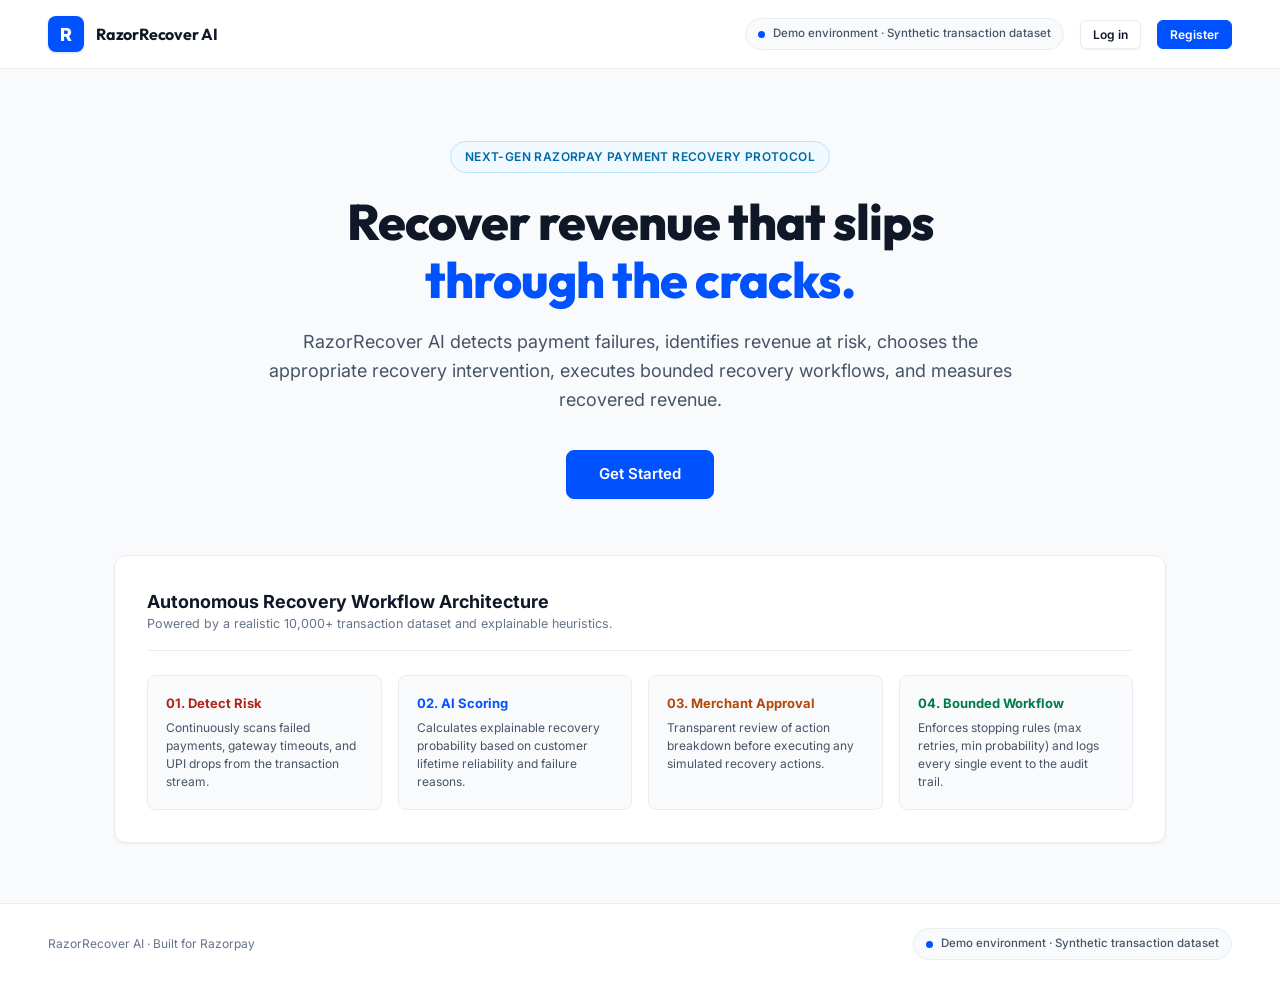
==== templates/index.html @ 75cb2519 "Initial project upload" ====
<!DOCTYPE html>
<html lang="en">

<head>
  <meta charset="UTF-8">
  <meta name="viewport" content="width=device-width, initial-scale=1.0">
  <title>RazorRecover AI — Autonomous Revenue Recovery Agent</title>
  <meta name="description"
    content="AI Revenue Recovery Agent for merchants: detect payment failures, choose bounded interventions, and salvage lost revenue. Built for Razorpay Buildathon.">
  <link rel="stylesheet" href="/static/css/style.css">
  <link rel="stylesheet" href="/static/css/dashboard.css">
</head>

<body>
  <!-- Navigation Bar -->
  <header
    style="padding: 16px 48px; display: flex; align-items: center; justify-content: space-between; border-bottom: 1px solid var(--border-subtle); background: #ffffff; position: sticky; top: 0; z-index: 100;">
    <div style="display: flex; align-items: center; gap: 12px;">
      <div class="brand-logo">R</div>
      <div class="brand-text">
        <span class="brand-name">RazorRecover AI</span>
      </div>
    </div>

    <div style="display: flex; align-items: center; gap: 16px;">
      <div class="demo-badge-banner">
        <span class="demo-badge-dot"></span>
        <span>Demo environment · Synthetic transaction dataset</span>
      </div>
      <a href="/login" class="btn btn-secondary btn-sm">Log in</a>
      <a href="/login" class="btn btn-primary btn-sm">Register</a>
    </div>
  </header>

  <!-- Hero Section -->
  <main style="padding: 72px 24px 60px; max-width: 1100px; margin: 0 auto; text-align: center;">
    <div class="badge badge-info" style="margin-bottom: 20px; padding: 6px 14px; font-size: 12px;">
      Next-Gen Razorpay Payment Recovery Protocol
    </div>

    <h1
      style="font-family: var(--font-heading); font-size: 50px; font-weight: 800; line-height: 1.15; color: var(--text-main); letter-spacing: -1px; margin-bottom: 20px;">
      Recover revenue that slips <br>
      <span style="color: var(--razorpay-blue);">
        through the cracks.
      </span>
    </h1>

    <p style="font-size: 18px; color: var(--text-muted); max-width: 760px; margin: 0 auto 36px; line-height: 1.6;">
      RazorRecover AI detects payment failures, identifies revenue at risk, chooses the appropriate recovery
      intervention, executes bounded recovery workflows, and measures recovered revenue.
    </p>

    <!-- CTAs -->
    <div style="display: flex; justify-content: center; gap: 16px; margin-bottom: 56px;">
      <a href="/login" class="btn btn-primary btn-lg" style="font-size: 15px; padding: 14px 32px;">
        Get Started
      </a>
    </div>

    <!-- Product Workflow Visual Preview -->
    <div class="card"
      style="background: #ffffff; border: 1px solid var(--border-subtle); padding: 32px; text-align: left; box-shadow: var(--shadow-sm);">
      <div
        style="display: flex; justify-content: space-between; align-items: center; margin-bottom: 24px; padding-bottom: 16px; border-bottom: 1px solid var(--border-subtle);">
        <div>
          <h2 style="font-size: 18px; font-weight: 700; color: var(--text-main);">Autonomous Recovery Workflow Architecture</h2>
          <p style="font-size: 12.5px; color: var(--text-dim);">Powered by a realistic 10,000+ transaction dataset and
            explainable heuristics.</p>
        </div>
      </div>

      <div style="display: grid; grid-template-columns: repeat(auto-fit, minmax(200px, 1fr)); gap: 16px;">
        <div
          style="background: #f8fafc; padding: 18px; border-radius: var(--radius-md); border: 1px solid var(--border-subtle);">
          <div style="color: var(--danger); font-weight: 700; font-size: 13px; margin-bottom: 6px;">01. Detect Risk</div>
          <p style="font-size: 12px; color: var(--text-muted); line-height: 1.5;">Continuously scans failed payments, gateway timeouts, and UPI
            drops from the transaction stream.</p>
        </div>

        <div
          style="background: #f8fafc; padding: 18px; border-radius: var(--radius-md); border: 1px solid var(--border-subtle);">
          <div style="color: var(--razorpay-blue); font-weight: 700; font-size: 13px; margin-bottom: 6px;">02. AI Scoring</div>
          <p style="font-size: 12px; color: var(--text-muted); line-height: 1.5;">Calculates explainable recovery probability based on customer
            lifetime reliability and failure reasons.</p>
        </div>

        <div
          style="background: #f8fafc; padding: 18px; border-radius: var(--radius-md); border: 1px solid var(--border-subtle);">
          <div style="color: var(--warning); font-weight: 700; font-size: 13px; margin-bottom: 6px;">03. Merchant Approval
          </div>
          <p style="font-size: 12px; color: var(--text-muted); line-height: 1.5;">Transparent review of action breakdown before executing any
            simulated recovery actions.</p>
        </div>

        <div
          style="background: #f8fafc; padding: 18px; border-radius: var(--radius-md); border: 1px solid var(--border-subtle);">
          <div style="color: var(--success); font-weight: 700; font-size: 13px; margin-bottom: 6px;">04. Bounded Workflow</div>
          <p style="font-size: 12px; color: var(--text-muted); line-height: 1.5;">Enforces stopping rules (max retries, min probability) and logs
            every single event to the audit trail.</p>
        </div>
      </div>
    </div>
  </main>

  <!-- How It Works Modal -->
  <div class="modal-overlay" id="how-it-works-modal">
    <div class="modal-content" style="max-width: 680px; padding: 32px;">
      <div style="display: flex; justify-content: space-between; align-items: center; margin-bottom: 20px;">
        <h3 style="font-family: var(--font-heading); font-size: 20px; color: var(--text-main);">How RazorRecover AI Works</h3>
        <button class="btn btn-secondary btn-sm" id="btn-close-how-modal">✕</button>
      </div>

      <div
        style="display: flex; flex-direction: column; gap: 16px; font-size: 13.5px; color: var(--text-muted); line-height: 1.6;">
        <p>
          <strong>1. 10,000+ Synthetic Merchant Dataset:</strong> A Supabase PostgreSQL database initializes
          automatically with realistic customer histories across UPI, Cards, Net Banking, and Wallets.
        </p>
        <p>
          <strong>2. Dynamic Calculations:</strong> All metrics—including Potential Loss, Recovered Revenue, and
          Recovery Rate—are calculated live from the database via SQL queries.
        </p>
        <p>
          <strong>3. Explainable AI Scoring:</strong> Diagnoses failure reasons and customer loyalty to assign high,
          medium, or low recovery probabilities with human-readable rationale.
        </p>
        <p>
          <strong>4. Stopping Rules & Guardrails:</strong> Halts recovery workflows after 3 attempts or when probability
          is under 25% to protect customer experience.
        </p>
        <p>
          <strong>5. Verified Audit Trail:</strong> Every single AI decision, merchant approval, and transaction update
          is logged with exact timestamps.
        </p>
      </div>

      <div style="margin-top: 24px; text-align: right;">
        <a href="/login" class="btn btn-primary">Launch Merchant App →</a>
      </div>
    </div>
  </div>

  <!-- Footer -->
  <footer
    style="padding: 24px 48px; border-top: 1px solid var(--border-subtle); background: #ffffff; display: flex; justify-content: space-between; align-items: center; font-size: 12px; color: var(--text-dim);">
    <div>RazorRecover AI · Built for Razorpay</div>
    <div class="demo-badge-banner">
      <span class="demo-badge-dot"></span>
      <span>Demo environment · Synthetic transaction dataset</span>
    </div>
  </footer>

  <script src="/static/js/api.js"></script>
  <script src="/static/js/landing.js"></script>
</body>

</html>
---- static/css/style.css ----
/* ==========================================================================
   RazorRecover AI - Design System & Global Styles (Modern Fintech Light Theme)
   ========================================================================== */

@import url('https://fonts.googleapis.com/css2?family=Inter:wght@300;400;500;600;700;800&family=Outfit:wght@500;600;700;800&family=JetBrains+Mono:wght@400;500;600&display=swap');

:root {
  /* Color Palette - Clean Modern Fintech Light Theme */
  --bg-dark: #f8fafc;
  --bg-surface: #ffffff;
  --bg-card: #ffffff;
  --bg-card-hover: #f8fafc;
  --bg-input: #ffffff;
  --border-subtle: #eaecf0;
  --border-focus: #0052ff;

  /* Accents */
  --razorpay-blue: #0052ff;
  --razorpay-blue-hover: #0045d8;
  --accent-cyan: #0284c7;
  --accent-purple: #7c3aed;
  
  /* Status Colors */
  --success: #027a48;
  --success-bg: #ecfdf3;
  --success-border: #abefc6;
  
  --warning: #b54708;
  --warning-bg: #fffaeb;
  --warning-border: #fedf89;
  
  --danger: #b42318;
  --danger-bg: #fef3f2;
  --danger-border: #fecdca;

  --info: #026aa2;
  --info-bg: #f0f9ff;
  --info-border: #b9e6fe;

  /* Typography */
  --text-main: #101828;
  --text-muted: #475467;
  --text-dim: #64748b;

  --font-sans: 'Inter', -apple-system, BlinkMacSystemFont, 'Segoe UI', Roboto, sans-serif;
  --font-heading: 'Outfit', var(--font-sans);
  --font-mono: 'JetBrains Mono', monospace;

  /* Shadows - Minimal Soft Elevation */
  --shadow-sm: 0 1px 2px rgba(16, 24, 40, 0.05);
  --shadow-md: 0 4px 6px -2px rgba(16, 24, 40, 0.05), 0 10px 15px -3px rgba(16, 24, 40, 0.08);
  --shadow-lg: 0 10px 15px -3px rgba(16, 24, 40, 0.08), 0 20px 25px -5px rgba(16, 24, 40, 0.08);
  --shadow-glow: 0 0 0 3px rgba(0, 82, 255, 0.12);
  --shadow-success-glow: 0 0 0 3px rgba(2, 122, 72, 0.12);
  --shadow-danger-glow: 0 0 0 3px rgba(180, 35, 24, 0.12);

  --radius-sm: 6px;
  --radius-md: 8px;
  --radius-lg: 12px;
  --radius-full: 9999px;

  --transition: all 0.2s cubic-bezier(0.16, 1, 0.3, 1);
}

* {
  box-sizing: border-box;
  margin: 0;
  padding: 0;
}

html, body {
  background-color: var(--bg-dark);
  color: var(--text-main);
  font-family: var(--font-sans);
  font-size: 14px;
  line-height: 1.5;
  min-height: 100vh;
  -webkit-font-smoothing: antialiased;
}

a {
  color: var(--razorpay-blue);
  text-decoration: none;
  transition: var(--transition);
}

a:hover {
  color: var(--razorpay-blue-hover);
}

button {
  font-family: var(--font-sans);
  cursor: pointer;
  border: none;
  outline: none;
  transition: var(--transition);
}

/* ==================== BUTTONS ==================== */
.btn {
  display: inline-flex;
  align-items: center;
  justify-content: center;
  gap: 8px;
  padding: 9px 16px;
  font-size: 13.5px;
  font-weight: 600;
  border-radius: var(--radius-md);
  transition: var(--transition);
  line-height: 1.25;
}

.btn-primary {
  background: var(--razorpay-blue);
  color: #ffffff;
  border: 1px solid var(--razorpay-blue);
  box-shadow: 0 1px 2px rgba(16, 24, 40, 0.05);
}

.btn-primary:hover {
  background: var(--razorpay-blue-hover);
  border-color: var(--razorpay-blue-hover);
  transform: translateY(-1px);
  box-shadow: 0 4px 8px rgba(0, 82, 255, 0.15);
}

.btn-primary:active {
  transform: translateY(0);
}

.btn-accent {
  background: var(--success);
  color: #ffffff;
  border: 1px solid var(--success);
  box-shadow: 0 1px 2px rgba(16, 24, 40, 0.05);
}

.btn-accent:hover {
  background: #05603a;
  border-color: #05603a;
  transform: translateY(-1px);
}

.btn-secondary {
  background: #ffffff;
  color: var(--text-main);
  border: 1px solid var(--border-subtle);
  box-shadow: 0 1px 2px rgba(16, 24, 40, 0.05);
}

.btn-secondary:hover {
  background: #f8fafc;
  border-color: #d0d5dd;
  color: #101828;
}

.btn-danger {
  background: var(--danger-bg);
  color: var(--danger);
  border: 1px solid var(--danger-border);
}

.btn-danger:hover {
  background: #fee4e2;
}

.btn-sm {
  padding: 6px 12px;
  font-size: 12px;
  border-radius: var(--radius-sm);
}

.btn-lg {
  padding: 12px 24px;
  font-size: 15px;
  border-radius: var(--radius-md);
}

/* ==================== BADGES & TAGS ==================== */
.badge {
  display: inline-flex;
  align-items: center;
  gap: 5px;
  padding: 3px 9px;
  font-size: 11px;
  font-weight: 600;
  border-radius: var(--radius-full);
  text-transform: uppercase;
  letter-spacing: 0.4px;
}

.badge-success {
  background: var(--success-bg);
  color: var(--success);
  border: 1px solid var(--success-border);
}

.badge-warning {
  background: var(--warning-bg);
  color: var(--warning);
  border: 1px solid var(--warning-border);
}

.badge-danger {
  background: var(--danger-bg);
  color: var(--danger);
  border: 1px solid var(--danger-border);
}

.badge-info {
  background: var(--info-bg);
  color: var(--info);
  border: 1px solid var(--info-border);
}

.badge-neutral {
  background: #f2f4f7;
  color: var(--text-muted);
  border: 1px solid var(--border-subtle);
}

/* ==================== FORMS & INPUTS ==================== */
.form-group {
  margin-bottom: 16px;
}

.form-label {
  display: block;
  font-size: 12.5px;
  font-weight: 600;
  color: var(--text-main);
  margin-bottom: 6px;
}

.form-control {
  width: 100%;
  background: var(--bg-input);
  border: 1px solid var(--border-subtle);
  color: var(--text-main);
  padding: 9px 12px;
  font-size: 13.5px;
  font-family: var(--font-sans);
  border-radius: var(--radius-md);
  transition: var(--transition);
  box-shadow: 0 1px 2px rgba(16, 24, 40, 0.05);
}

.form-control:focus {
  outline: none;
  border-color: var(--razorpay-blue);
  box-shadow: 0 0 0 3px rgba(0, 82, 255, 0.12);
}

.form-control::placeholder {
  color: #98a2b3;
}

/* ==================== CARDS ==================== */
.card {
  background: var(--bg-card);
  border: 1px solid var(--border-subtle);
  border-radius: var(--radius-lg);
  padding: 22px;
  box-shadow: var(--shadow-sm);
  transition: var(--transition);
}

.card:hover {
  border-color: #d0d5dd;
}

/* ==================== MODALS & OVERLAYS ==================== */
.modal-overlay {
  position: fixed;
  inset: 0;
  background: rgba(16, 24, 40, 0.45);
  backdrop-filter: blur(2px);
  display: flex;
  align-items: center;
  justify-content: center;
  z-index: 1000;
  opacity: 0;
  pointer-events: none;
  transition: opacity 0.2s ease;
}

.modal-overlay.active {
  opacity: 1;
  pointer-events: auto;
}

.modal-content {
  background: #ffffff;
  border: 1px solid var(--border-subtle);
  border-radius: var(--radius-lg);
  width: 92%;
  max-width: 820px;
  max-height: 90vh;
  overflow-y: auto;
  box-shadow: var(--shadow-lg);
  color: var(--text-main);
  transform: scale(0.98) translateY(8px);
  transition: transform 0.2s cubic-bezier(0.16, 1, 0.3, 1);
}

.modal-overlay.active .modal-content {
  transform: scale(1) translateY(0);
}

/* ==================== TABLES ==================== */
.table-container {
  width: 100%;
  overflow-x: auto;
  border: 1px solid var(--border-subtle);
  border-radius: var(--radius-md);
  background: var(--bg-surface);
  box-shadow: var(--shadow-sm);
}

table.data-table {
  width: 100%;
  border-collapse: collapse;
  text-align: left;
  font-size: 13px;
}

table.data-table th {
  background: #f9fafb;
  color: var(--text-muted);
  font-weight: 600;
  font-size: 11.5px;
  text-transform: uppercase;
  letter-spacing: 0.5px;
  padding: 12px 16px;
  border-bottom: 1px solid var(--border-subtle);
  white-space: nowrap;
  user-select: none;
}

table.data-table th.sortable {
  cursor: pointer;
}

table.data-table th.sortable:hover {
  color: var(--text-main);
  background: #f2f4f7;
}

table.data-table td {
  padding: 13px 16px;
  border-bottom: 1px solid #f2f4f7;
  color: var(--text-main);
  white-space: nowrap;
  background: #ffffff;
}

table.data-table tr:last-child td {
  border-bottom: none;
}

table.data-table tr:hover td {
  background: #f8fafc;
}

/* ==================== DEMO BADGE ==================== */
.demo-badge-banner {
  display: inline-flex;
  align-items: center;
  gap: 8px;
  padding: 6px 12px;
  background: #f8fafc;
  border: 1px solid var(--border-subtle);
  border-radius: var(--radius-full);
  font-size: 11.5px;
  color: var(--text-muted);
  font-weight: 500;
}

.demo-badge-dot {
  width: 7px;
  height: 7px;
  background-color: var(--razorpay-blue);
  border-radius: 50%;
}
---- static/css/dashboard.css ----
/* ==========================================================================
   RazorRecover AI - Application & Dashboard Specific Styles (Modern Fintech Light Theme)
   ========================================================================== */

/* Layout Shell */
.app-container {
  display: flex;
  min-height: 100vh;
  background-color: var(--bg-dark);
}

/* Sidebar */
.sidebar {
  width: 260px;
  background: #ffffff;
  border-right: 1px solid var(--border-subtle);
  display: flex;
  flex-direction: column;
  flex-shrink: 0;
  position: sticky;
  top: 0;
  height: 100vh;
  z-index: 100;
}

.sidebar-header {
  padding: 22px 20px;
  display: flex;
  align-items: center;
  gap: 12px;
  border-bottom: 1px solid var(--border-subtle);
}

.brand-logo {
  width: 36px;
  height: 36px;
  background: var(--razorpay-blue);
  border-radius: 8px;
  display: flex;
  align-items: center;
  justify-content: center;
  color: #ffffff;
  font-weight: 800;
  font-size: 18px;
  box-shadow: 0 1px 3px rgba(0, 82, 255, 0.2);
}

.brand-text {
  display: flex;
  flex-direction: column;
}

.brand-name {
  font-family: var(--font-heading);
  font-size: 16px;
  font-weight: 700;
  color: var(--text-main);
  letter-spacing: -0.2px;
}

.brand-tag {
  font-size: 10.5px;
  color: var(--razorpay-blue);
  font-weight: 600;
  text-transform: uppercase;
  letter-spacing: 0.5px;
}

/* Navigation Links */
.sidebar-nav {
  padding: 18px 12px;
  flex: 1;
  display: flex;
  flex-direction: column;
  gap: 4px;
  overflow-y: auto;
}

.nav-item {
  display: flex;
  align-items: center;
  gap: 12px;
  padding: 10px 14px;
  border-radius: var(--radius-md);
  color: var(--text-muted);
  font-weight: 500;
  font-size: 13.5px;
  cursor: pointer;
  transition: var(--transition);
  user-select: none;
  border: 1px solid transparent;
}

.nav-item:hover {
  background: #f8fafc;
  color: var(--text-main);
}

.nav-item.active {
  background: #f0f5ff;
  color: var(--razorpay-blue);
  font-weight: 600;
  border: 1px solid #d1e0ff;
}

.nav-icon {
  width: 18px;
  height: 18px;
  stroke-width: 2;
  display: flex;
  align-items: center;
  justify-content: center;
}

/* Sidebar Footer */
.sidebar-footer {
  padding: 16px 14px;
  border-top: 1px solid var(--border-subtle);
  display: flex;
  flex-direction: column;
  gap: 12px;
  background: #ffffff;
}

.user-profile-badge {
  display: flex;
  align-items: center;
  gap: 10px;
  padding: 10px;
  border-radius: var(--radius-md);
  background: #f8fafc;
  border: 1px solid var(--border-subtle);
}

.user-avatar {
  width: 32px;
  height: 32px;
  border-radius: 50%;
  background: #e0eaff;
  color: var(--razorpay-blue);
  display: flex;
  align-items: center;
  justify-content: center;
  font-weight: 700;
  font-size: 12px;
}

.user-info {
  flex: 1;
  overflow: hidden;
}

.user-name {
  font-size: 12.5px;
  font-weight: 600;
  color: var(--text-main);
  white-space: nowrap;
  text-overflow: ellipsis;
  overflow: hidden;
}

.user-role {
  font-size: 10.5px;
  color: var(--text-dim);
}

.btn-logout {
  width: 100%;
  display: flex;
  align-items: center;
  justify-content: center;
  gap: 8px;
  padding: 8px;
  background: #ffffff;
  color: var(--danger);
  border: 1px solid var(--danger-border);
  border-radius: var(--radius-sm);
  font-size: 12px;
  font-weight: 600;
}

.btn-logout:hover {
  background: var(--danger-bg);
  border-color: #fecdca;
}

/* Main Content Area */
.main-wrapper {
  flex: 1;
  display: flex;
  flex-direction: column;
  min-width: 0;
  overflow-y: auto;
  background: var(--bg-dark);
}

/* Header */
.top-header {
  height: 64px;
  background: #ffffff;
  border-bottom: 1px solid var(--border-subtle);
  display: flex;
  align-items: center;
  justify-content: space-between;
  padding: 0 32px;
  position: sticky;
  top: 0;
  z-index: 90;
}

.header-left {
  display: flex;
  align-items: center;
  gap: 16px;
}

.page-title {
  font-family: var(--font-heading);
  font-size: 20px;
  font-weight: 700;
  color: var(--text-main);
}

.header-right {
  display: flex;
  align-items: center;
  gap: 14px;
}

/* Content Container */
.content-body {
  padding: 28px 32px;
  max-width: 1400px;
  width: 100%;
  margin: 0 auto;
}

/* ==================== RISK ZONE BANNER ==================== */
.risk-zone-card {
  border-radius: var(--radius-lg);
  padding: 22px 26px;
  margin-bottom: 24px;
  display: flex;
  align-items: center;
  justify-content: space-between;
  gap: 24px;
  position: relative;
  overflow: hidden;
  box-shadow: var(--shadow-sm);
  transition: var(--transition);
}

.risk-zone-card.high {
  background: #fef3f2;
  border: 1px solid #fecdca;
}

.risk-zone-card.medium {
  background: #fffaeb;
  border: 1px solid #fedf89;
}

.risk-zone-card.safe {
  background: #ecfdf3;
  border: 1px solid #abefc6;
}

.risk-zone-content {
  display: flex;
  flex-direction: column;
  gap: 6px;
}

.risk-tag-row {
  display: flex;
  align-items: center;
  gap: 10px;
}

.risk-pulse-dot {
  width: 9px;
  height: 9px;
  border-radius: 50%;
}

.risk-zone-card.high .risk-pulse-dot {
  background-color: var(--danger);
}

.risk-zone-card.medium .risk-pulse-dot {
  background-color: var(--warning);
}

.risk-zone-card.safe .risk-pulse-dot {
  background-color: var(--success);
}

.risk-zone-card.high .risk-title {
  color: var(--danger);
}

.risk-zone-card.medium .risk-title {
  color: var(--warning);
}

.risk-zone-card.safe .risk-title {
  color: var(--success);
}

.risk-title {
  font-family: var(--font-heading);
  font-size: 18px;
  font-weight: 800;
  letter-spacing: 0.3px;
}

.risk-desc {
  font-size: 13.5px;
  color: var(--text-muted);
  max-width: 650px;
}

/* ==================== MAIN CTA: START RECOVERY ==================== */
.btn-start-recovery {
  display: inline-flex;
  align-items: center;
  gap: 10px;
  padding: 12px 24px;
  font-family: var(--font-heading);
  font-size: 15px;
  font-weight: 700;
  color: #ffffff;
  background: var(--razorpay-blue);
  border-radius: var(--radius-md);
  border: 1px solid var(--razorpay-blue);
  box-shadow: 0 1px 3px rgba(16, 24, 40, 0.1);
  position: relative;
  transition: var(--transition);
  white-space: nowrap;
}

.btn-start-recovery:hover {
  background: var(--razorpay-blue-hover);
  border-color: var(--razorpay-blue-hover);
  transform: translateY(-1px);
  box-shadow: 0 4px 8px rgba(0, 82, 255, 0.2);
}

/* ==================== STATS KPI GRID ==================== */
.kpi-grid {
  display: grid;
  grid-template-columns: repeat(auto-fit, minmax(200px, 1fr));
  gap: 16px;
  margin-bottom: 24px;
}

.kpi-card {
  background: #ffffff;
  border: 1px solid var(--border-subtle);
  border-radius: var(--radius-lg);
  padding: 18px 20px;
  display: flex;
  flex-direction: column;
  gap: 6px;
  transition: var(--transition);
  position: relative;
  overflow: hidden;
  box-shadow: var(--shadow-sm);
}

.kpi-card:hover {
  border-color: #d0d5dd;
  box-shadow: var(--shadow-md);
}

.kpi-card::before {
  content: '';
  position: absolute;
  top: 0;
  left: 0;
  right: 0;
  height: 3px;
  background: transparent;
}

.kpi-card.accent-loss::before { background: var(--danger); }
.kpi-card.accent-recoverable::before { background: var(--razorpay-blue); }
.kpi-card.accent-recovered::before { background: var(--success); }
.kpi-card.accent-rate::before { background: var(--accent-purple); }

.kpi-label {
  font-size: 12px;
  font-weight: 600;
  color: var(--text-muted);
  text-transform: uppercase;
  letter-spacing: 0.4px;
}

.kpi-value {
  font-family: var(--font-heading);
  font-size: 24px;
  font-weight: 800;
  color: var(--text-main);
  letter-spacing: -0.5px;
}

.kpi-sub {
  font-size: 11.5px;
  color: var(--text-dim);
}

/* ==================== BEFORE / AFTER IMPACT CARD ==================== */
.impact-comparison-card {
  background: #ffffff;
  border: 1px solid var(--border-subtle);
  border-radius: var(--radius-lg);
  padding: 24px;
  margin-bottom: 24px;
  display: flex;
  flex-direction: column;
  gap: 18px;
  box-shadow: var(--shadow-sm);
}

.impact-header {
  display: flex;
  align-items: center;
  justify-content: space-between;
}

.impact-title {
  font-family: var(--font-heading);
  font-size: 16px;
  font-weight: 700;
  color: var(--text-main);
}

.impact-grid {
  display: grid;
  grid-template-columns: 1fr auto 1fr;
  gap: 20px;
  align-items: center;
}

.impact-side {
  border-radius: var(--radius-md);
  padding: 18px 20px;
  display: flex;
  flex-direction: column;
  gap: 12px;
}

.impact-side.before {
  border: 1px solid #fecdca;
  background: #fef3f2;
}

.impact-side.after {
  border: 1px solid #abefc6;
  background: #ecfdf3;
}

.impact-arrow {
  width: 40px;
  height: 40px;
  border-radius: 50%;
  background: #f2f4f7;
  border: 1px solid var(--border-subtle);
  display: flex;
  align-items: center;
  justify-content: center;
  color: var(--text-muted);
  font-size: 18px;
  font-weight: 700;
}

.impact-metric-row {
  display: flex;
  justify-content: space-between;
  align-items: center;
  padding-bottom: 8px;
  border-bottom: 1px solid rgba(0, 0, 0, 0.05);
}

.impact-metric-row:last-child {
  border-bottom: none;
  padding-bottom: 0;
}

/* ==================== AI SCANNING RADAR & MODAL ==================== */
.ai-radar-container {
  padding: 36px 24px;
  text-align: center;
  display: flex;
  flex-direction: column;
  align-items: center;
  gap: 18px;
}

.radar-circle {
  width: 76px;
  height: 76px;
  border-radius: 50%;
  border: 3px solid #d1e0ff;
  border-top-color: var(--razorpay-blue);
  animation: spin-loader 1s linear infinite;
  display: flex;
  align-items: center;
  justify-content: center;
}

@keyframes spin-loader {
  to { transform: rotate(360deg); }
}

.radar-status-text {
  font-family: var(--font-heading);
  font-size: 18px;
  font-weight: 700;
  color: var(--text-main);
}

.analysis-steps-list {
  display: flex;
  flex-direction: column;
  gap: 8px;
  width: 100%;
  max-width: 440px;
  text-align: left;
}

.step-item {
  display: flex;
  align-items: center;
  gap: 12px;
  padding: 10px 14px;
  background: #f8fafc;
  border: 1px solid var(--border-subtle);
  border-radius: var(--radius-sm);
  font-size: 13px;
  color: var(--text-muted);
}

.step-item.completed {
  color: var(--razorpay-blue);
  background: #f0f5ff;
  border-color: #d1e0ff;
  font-weight: 500;
}

.step-icon {
  width: 16px;
  height: 16px;
}

/* Recommendations Grid */
.recommendations-grid {
  display: grid;
  grid-template-columns: repeat(auto-fit, minmax(240px, 1fr));
  gap: 14px;
  margin: 18px 0;
}

.rec-card {
  background: #ffffff;
  border: 1px solid var(--border-subtle);
  border-radius: var(--radius-md);
  padding: 16px;
  display: flex;
  flex-direction: column;
  gap: 8px;
  box-shadow: var(--shadow-sm);
}

.rec-title {
  font-weight: 600;
  font-size: 13.5px;
  color: var(--text-main);
  display: flex;
  align-items: center;
  gap: 8px;
}

.rec-meta {
  display: flex;
  justify-content: space-between;
  font-size: 12px;
  color: var(--razorpay-blue);
  font-weight: 600;
}

/* ==================== CUSTOMER PROFILE DRAWER ==================== */
.drawer-overlay {
  position: fixed;
  inset: 0;
  background: rgba(16, 24, 40, 0.45);
  backdrop-filter: blur(2px);
  z-index: 500;
  opacity: 0;
  pointer-events: none;
  transition: opacity 0.2s ease;
}

.drawer-overlay.active {
  opacity: 1;
  pointer-events: auto;
}

.drawer-content {
  position: fixed;
  top: 0;
  right: 0;
  bottom: 0;
  width: 540px;
  max-width: 90vw;
  background: #ffffff;
  border-left: 1px solid var(--border-subtle);
  box-shadow: -4px 0 24px rgba(16, 24, 40, 0.08);
  transform: translateX(100%);
  transition: transform 0.25s cubic-bezier(0.16, 1, 0.3, 1);
  display: flex;
  flex-direction: column;
  z-index: 510;
}

.drawer-overlay.active .drawer-content {
  transform: translateX(0);
}

.drawer-header {
  padding: 20px 24px;
  border-bottom: 1px solid var(--border-subtle);
  display: flex;
  align-items: center;
  justify-content: space-between;
}

.drawer-body {
  padding: 24px;
  overflow-y: auto;
  flex: 1;
  display: flex;
  flex-direction: column;
  gap: 20px;
}

/* Customer AI Insight Box */
.ai-insight-box {
  background: #f0f9ff;
  border: 1px solid #b9e6fe;
  border-radius: var(--radius-md);
  padding: 16px;
  display: flex;
  flex-direction: column;
  gap: 8px;
}

.ai-insight-title {
  font-family: var(--font-heading);
  font-size: 13px;
  font-weight: 700;
  color: #026aa2;
  display: flex;
  align-items: center;
  gap: 6px;
  text-transform: uppercase;
  letter-spacing: 0.4px;
}

.ai-insight-text {
  font-size: 13px;
  color: #334155;
  line-height: 1.5;
}

/* Payment History Timeline */
.history-timeline {
  display: flex;
  flex-direction: column;
  gap: 8px;
}

.history-item {
  display: flex;
  align-items: center;
  justify-content: space-between;
  padding: 12px 14px;
  background: #f8fafc;
  border: 1px solid var(--border-subtle);
  border-radius: var(--radius-sm);
  font-size: 13px;
}

.history-item-left {
  display: flex;
  align-items: center;
  gap: 10px;
}

.history-icon {
  font-weight: bold;
  font-size: 13px;
}

.history-icon.success { color: var(--success); }
.history-icon.failed { color: var(--danger); }

/* ==================== TOGGLE SWITCH ==================== */
.toggle-switch {
  position: relative;
  display: inline-block;
  width: 40px;
  height: 22px;
}

.toggle-switch input {
  opacity: 0;
  width: 0;
  height: 0;
}

.toggle-slider {
  position: absolute;
  cursor: pointer;
  inset: 0;
  background-color: #d0d5dd;
  transition: 0.2s;
  border-radius: 22px;
}

.toggle-slider:before {
  position: absolute;
  content: "";
  height: 16px;
  width: 16px;
  left: 3px;
  bottom: 3px;
  background-color: white;
  transition: 0.2s;
  border-radius: 50%;
  box-shadow: 0 1px 2px rgba(16, 24, 40, 0.15);
}

input:checked + .toggle-slider {
  background-color: var(--razorpay-blue);
}

input:checked + .toggle-slider:before {
  transform: translateX(18px);
}

/* Responsive */
@media (max-width: 900px) {
  .sidebar {
    position: fixed;
    transform: translateX(-100%);
    transition: transform 0.3s ease;
  }
  .sidebar.mobile-open {
    transform: translateX(0);
  }
  .impact-grid {
    grid-template-columns: 1fr;
  }
  .impact-arrow {
    transform: rotate(90deg);
    margin: 0 auto;
  }
}

/* ==================== RECOVERY HISTORY STYLES ==================== */
.history-filters-bar {
  display: flex;
  gap: 8px;
  flex-wrap: wrap;
  align-items: center;
}

.history-filter-btn {
  padding: 6px 14px;
  background: #ffffff;
  border: 1px solid var(--border-subtle);
  border-radius: var(--radius-full);
  color: var(--text-muted);
  font-size: 12.5px;
  font-weight: 500;
  cursor: pointer;
  transition: var(--transition);
}

.history-filter-btn:hover {
  background: #f8fafc;
  color: var(--text-main);
  border-color: #d0d5dd;
}

.history-filter-btn.active {
  background: #f0f5ff;
  color: var(--razorpay-blue);
  border-color: #d1e0ff;
  font-weight: 600;
}

.btn-why {
  padding: 4px 10px;
  font-size: 11.5px;
  font-weight: 600;
  border-radius: var(--radius-sm);
  background: #f8fafc;
  border: 1px solid var(--border-subtle);
  color: var(--razorpay-blue);
  cursor: pointer;
  transition: var(--transition);
}

.btn-why:hover {
  background: #f0f5ff;
  border-color: #d1e0ff;
  color: var(--razorpay-blue-hover);
}

.btn-xs {
  padding: 3px 8px;
  font-size: 11px;
}

/* ==================== SKELETON LOADERS ==================== */
.skeleton-text {
  display: inline-block;
  min-width: 68px;
  height: 1.1em;
  background: linear-gradient(90deg, #f2f4f7 25%, #eaecf0 50%, #f2f4f7 75%);
  background-size: 200% 100%;
  animation: skeleton-shimmer 1.2s infinite;
  border-radius: 4px;
  color: transparent !important;
}

@keyframes skeleton-shimmer {
  0% { background-position: 200% 0; }
  100% { background-position: -200% 0; }
}
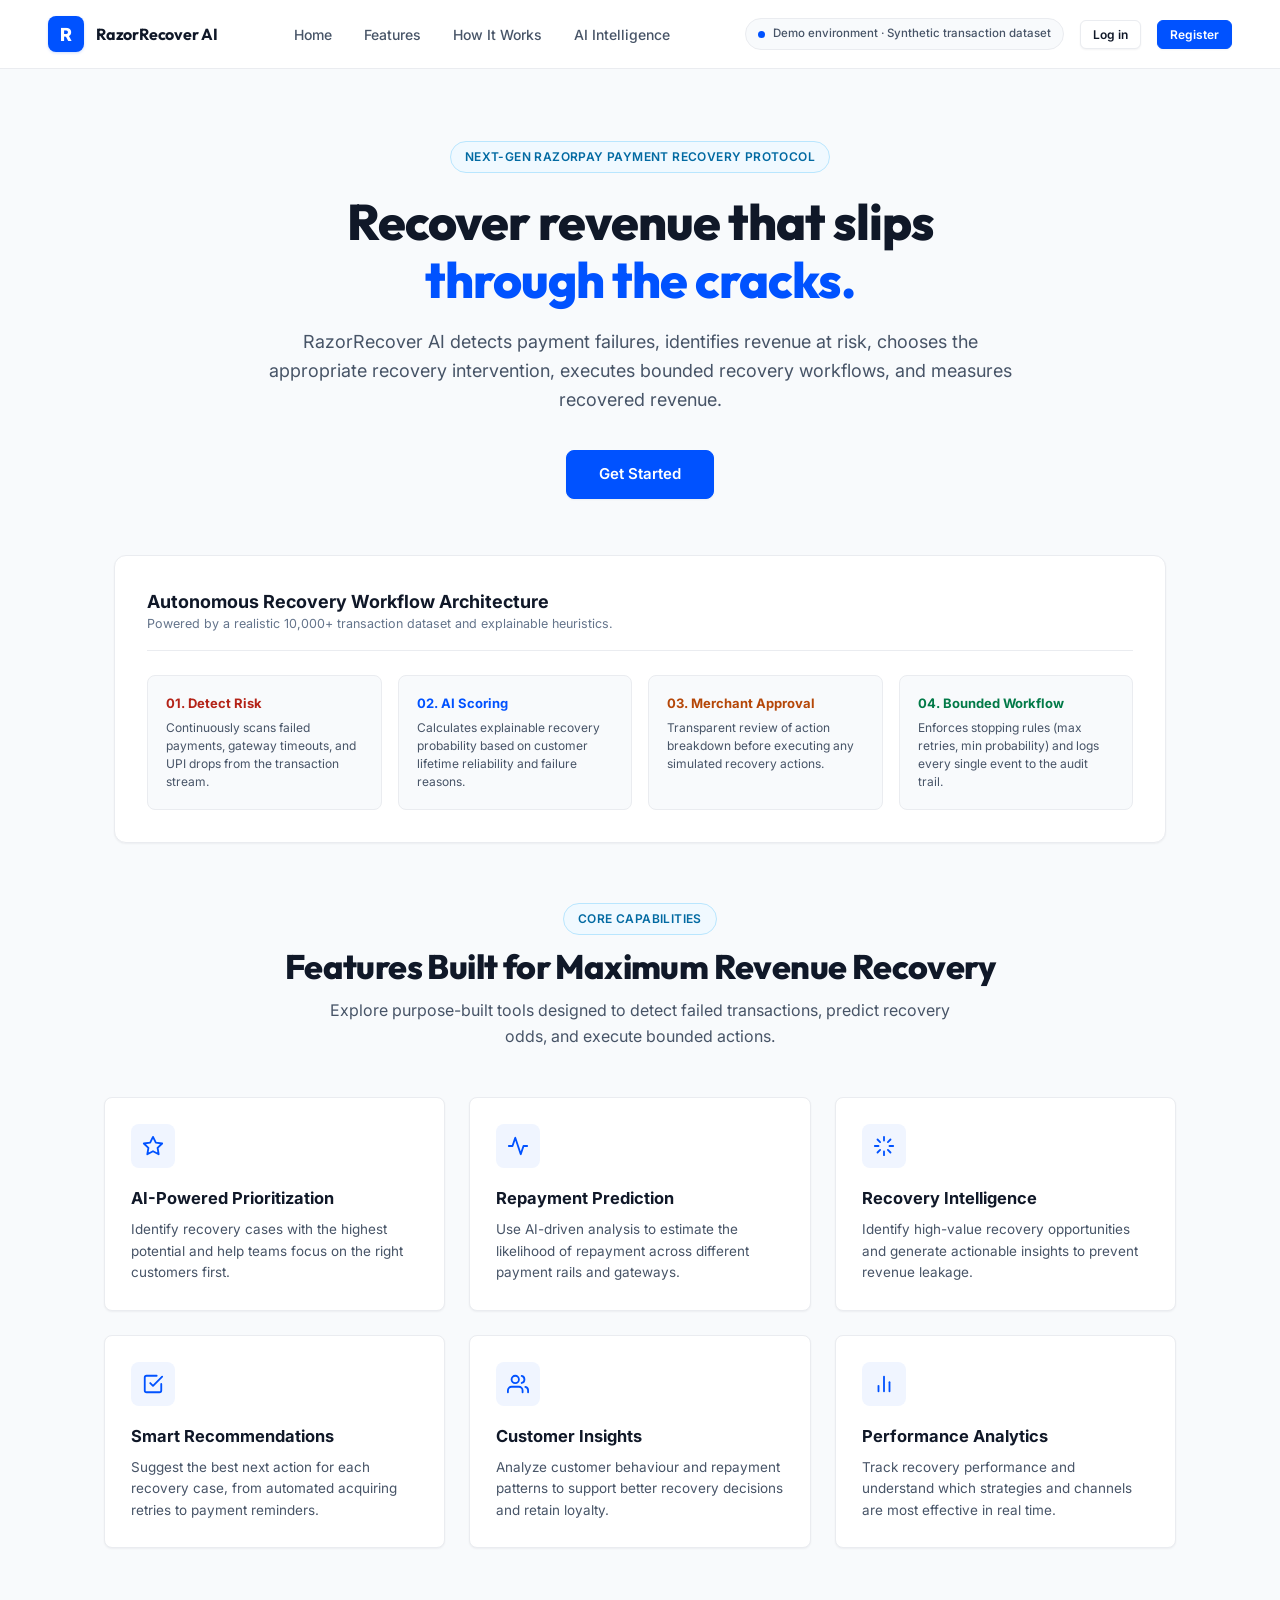
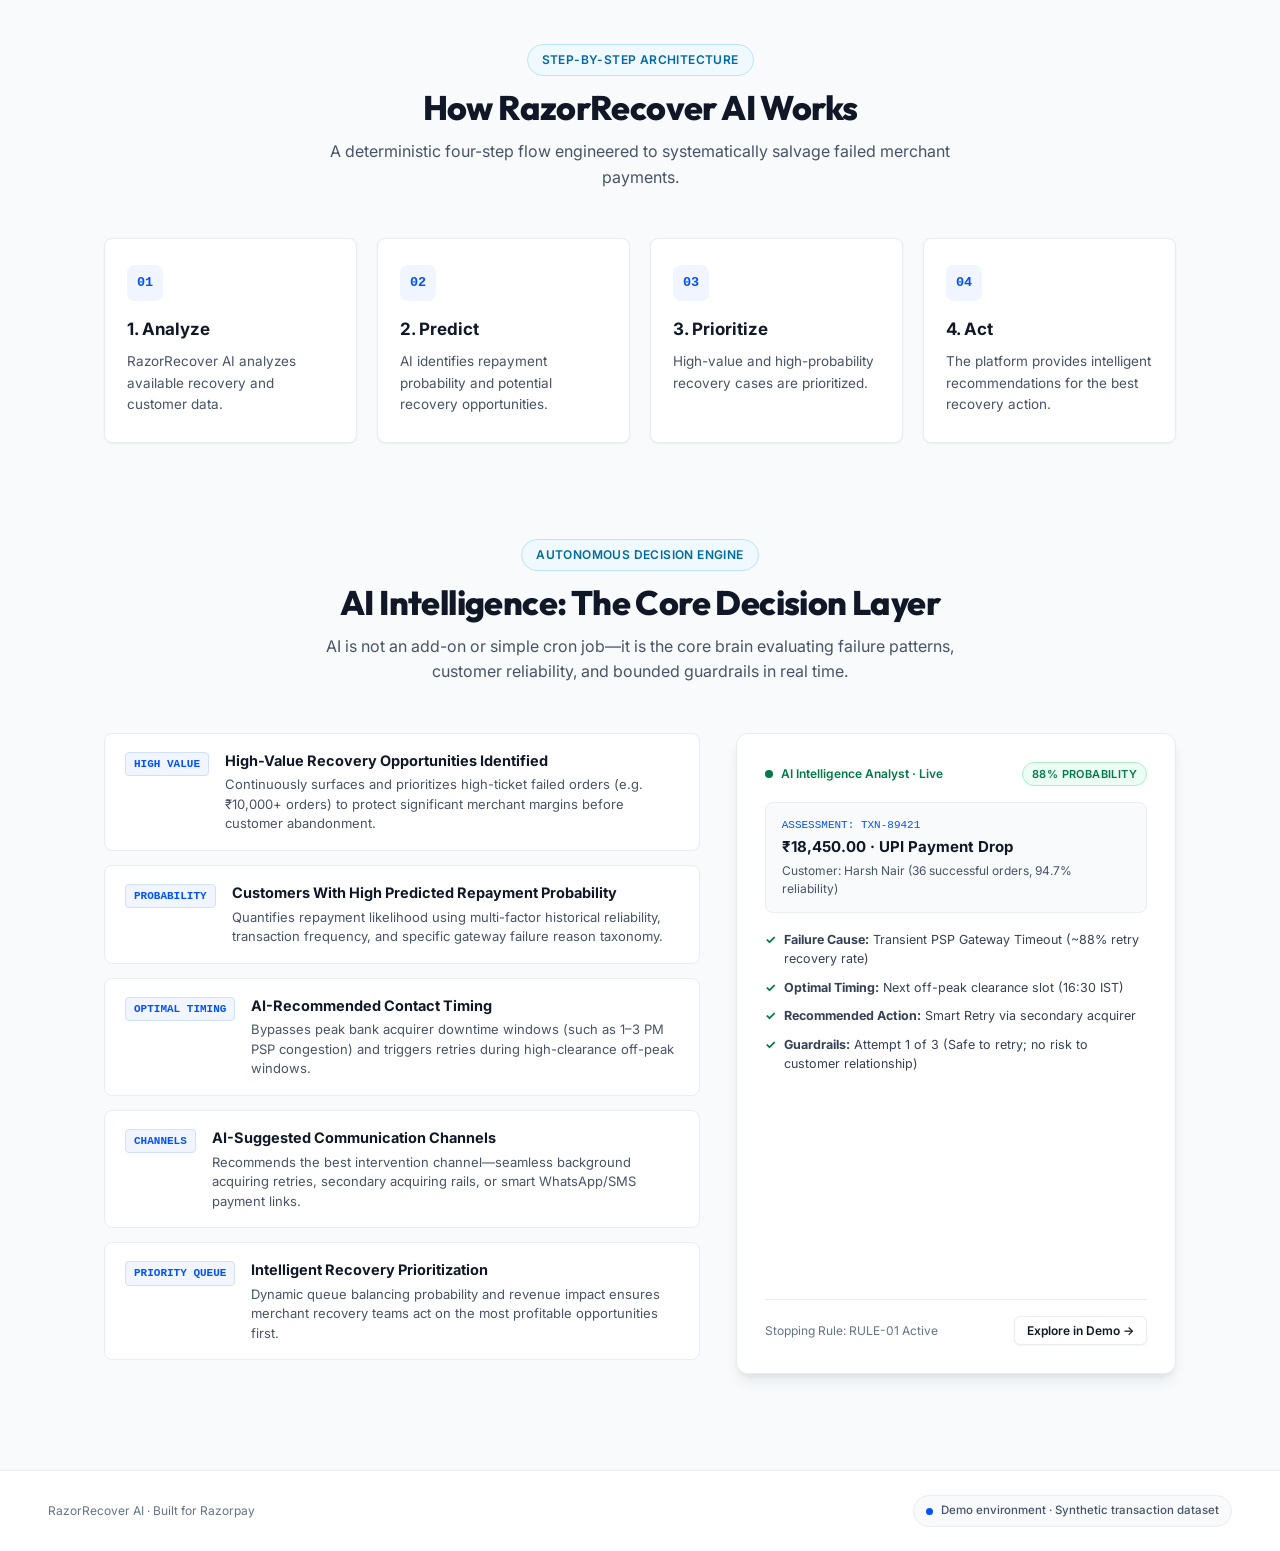
==== commit 784ee01a: "Update latest changes" ====
--- a/templates/index.html
+++ b/templates/index.html
@@ -22,6 +22,15 @@
       </div>
     </div>
 
+    <!-- Informational Navigation Links -->
+    <nav class="landing-nav" aria-label="Main Navigation">
+      <a href="#home">Home</a>
+      <a href="#features">Features</a>
+      <a href="#how-it-works">How It Works</a>
+      <a href="#ai-intelligence">AI Intelligence</a>
+    </nav>
+
+    <!-- Pre-existing Login & Demo CTA area (Strictly preserved) -->
     <div style="display: flex; align-items: center; gap: 16px;">
       <div class="demo-badge-banner">
         <span class="demo-badge-dot"></span>
@@ -32,8 +41,8 @@
     </div>
   </header>
 
-  <!-- Hero Section -->
-  <main style="padding: 72px 24px 60px; max-width: 1100px; margin: 0 auto; text-align: center;">
+  <!-- ==================== HOME SECTION ==================== -->
+  <main id="home" style="padding: 72px 24px 60px; max-width: 1100px; margin: 0 auto; text-align: center; scroll-margin-top: 84px;">
     <div class="badge badge-info" style="margin-bottom: 20px; padding: 6px 14px; font-size: 12px;">
       Next-Gen Razorpay Payment Recovery Protocol
     </div>
@@ -51,7 +60,7 @@
       intervention, executes bounded recovery workflows, and measures recovered revenue.
     </p>
 
-    <!-- CTAs -->
+    <!-- CTAs (Strictly preserved) -->
     <div style="display: flex; justify-content: center; gap: 16px; margin-bottom: 56px;">
       <a href="/login" class="btn btn-primary btn-lg" style="font-size: 15px; padding: 14px 32px;">
         Get Started
@@ -103,6 +112,266 @@
     </div>
   </main>
 
+  <!-- ==================== FEATURES SECTION ==================== -->
+  <section class="landing-section" id="features">
+    <div class="landing-section-header">
+      <div class="badge badge-info" style="padding: 6px 14px; font-size: 12px;">Core Capabilities</div>
+      <h2 class="landing-heading">Features Built for Maximum Revenue Recovery</h2>
+      <p class="landing-sub">
+        Explore purpose-built tools designed to detect failed transactions, predict recovery odds, and execute bounded actions.
+      </p>
+    </div>
+
+    <div class="features-grid">
+      <!-- 1. AI-Powered Prioritization -->
+      <div class="feature-card">
+        <div class="feature-icon-box">
+          <svg width="22" height="22" viewBox="0 0 24 24" fill="none" stroke="currentColor" stroke-width="2" stroke-linecap="round" stroke-linejoin="round">
+            <polygon points="12 2 15.09 8.26 22 9.27 17 14.14 18.18 21.02 12 17.77 5.82 21.02 7 14.14 2 9.27 8.91 8.26 12 2"></polygon>
+          </svg>
+        </div>
+        <h3 class="feature-title">AI-Powered Prioritization</h3>
+        <p class="feature-desc">
+          Identify recovery cases with the highest potential and help teams focus on the right customers first.
+        </p>
+      </div>
+
+      <!-- 2. Repayment Prediction -->
+      <div class="feature-card">
+        <div class="feature-icon-box">
+          <svg width="22" height="22" viewBox="0 0 24 24" fill="none" stroke="currentColor" stroke-width="2" stroke-linecap="round" stroke-linejoin="round">
+            <path d="M22 12h-4l-3 9L9 3l-3 9H2"></path>
+          </svg>
+        </div>
+        <h3 class="feature-title">Repayment Prediction</h3>
+        <p class="feature-desc">
+          Use AI-driven analysis to estimate the likelihood of repayment across different payment rails and gateways.
+        </p>
+      </div>
+
+      <!-- 3. Recovery Intelligence -->
+      <div class="feature-card">
+        <div class="feature-icon-box">
+          <svg width="22" height="22" viewBox="0 0 24 24" fill="none" stroke="currentColor" stroke-width="2" stroke-linecap="round" stroke-linejoin="round">
+            <path d="M12 2v4M12 18v4M4.93 4.93l2.83 2.83M16.24 16.24l2.83 2.83M2 12h4M18 12h4M4.93 19.07l2.83-2.83M16.24 7.76l2.83-2.83"></path>
+          </svg>
+        </div>
+        <h3 class="feature-title">Recovery Intelligence</h3>
+        <p class="feature-desc">
+          Identify high-value recovery opportunities and generate actionable insights to prevent revenue leakage.
+        </p>
+      </div>
+
+      <!-- 4. Smart Recommendations -->
+      <div class="feature-card">
+        <div class="feature-icon-box">
+          <svg width="22" height="22" viewBox="0 0 24 24" fill="none" stroke="currentColor" stroke-width="2" stroke-linecap="round" stroke-linejoin="round">
+            <polyline points="9 11 12 14 22 4"></polyline>
+            <path d="M21 12v7a2 2 0 0 1-2 2H5a2 2 0 0 1-2-2V5a2 2 0 0 1 2-2h11"></path>
+          </svg>
+        </div>
+        <h3 class="feature-title">Smart Recommendations</h3>
+        <p class="feature-desc">
+          Suggest the best next action for each recovery case, from automated acquiring retries to payment reminders.
+        </p>
+      </div>
+
+      <!-- 5. Customer Insights -->
+      <div class="feature-card">
+        <div class="feature-icon-box">
+          <svg width="22" height="22" viewBox="0 0 24 24" fill="none" stroke="currentColor" stroke-width="2" stroke-linecap="round" stroke-linejoin="round">
+            <path d="M17 21v-2a4 4 0 0 0-4-4H5a4 4 0 0 0-4 4v2"></path>
+            <circle cx="9" cy="7" r="4"></circle>
+            <path d="M23 21v-2a4 4 0 0 0-3-3.87"></path>
+            <path d="M16 3.13a4 4 0 0 1 0 7.75"></path>
+          </svg>
+        </div>
+        <h3 class="feature-title">Customer Insights</h3>
+        <p class="feature-desc">
+          Analyze customer behaviour and repayment patterns to support better recovery decisions and retain loyalty.
+        </p>
+      </div>
+
+      <!-- 6. Performance Analytics -->
+      <div class="feature-card">
+        <div class="feature-icon-box">
+          <svg width="22" height="22" viewBox="0 0 24 24" fill="none" stroke="currentColor" stroke-width="2" stroke-linecap="round" stroke-linejoin="round">
+            <line x1="18" y1="20" x2="18" y2="10"></line>
+            <line x1="12" y1="20" x2="12" y2="4"></line>
+            <line x1="6" y1="20" x2="6" y2="14"></line>
+          </svg>
+        </div>
+        <h3 class="feature-title">Performance Analytics</h3>
+        <p class="feature-desc">
+          Track recovery performance and understand which strategies and channels are most effective in real time.
+        </p>
+      </div>
+    </div>
+  </section>
+
+  <!-- ==================== HOW IT WORKS SECTION ==================== -->
+  <section class="landing-section" id="how-it-works">
+    <div class="landing-section-header">
+      <div class="badge badge-info" style="padding: 6px 14px; font-size: 12px;">Step-by-Step Architecture</div>
+      <h2 class="landing-heading">How RazorRecover AI Works</h2>
+      <p class="landing-sub">
+        A deterministic four-step flow engineered to systematically salvage failed merchant payments.
+      </p>
+    </div>
+
+    <div class="steps-grid">
+      <!-- Step 1: Analyze -->
+      <div class="step-card">
+        <div class="step-badge">01</div>
+        <h3 class="step-title">1. Analyze</h3>
+        <p class="step-desc">
+          RazorRecover AI analyzes available recovery and customer data.
+        </p>
+      </div>
+
+      <!-- Step 2: Predict -->
+      <div class="step-card">
+        <div class="step-badge">02</div>
+        <h3 class="step-title">2. Predict</h3>
+        <p class="step-desc">
+          AI identifies repayment probability and potential recovery opportunities.
+        </p>
+      </div>
+
+      <!-- Step 3: Prioritize -->
+      <div class="step-card">
+        <div class="step-badge">03</div>
+        <h3 class="step-title">3. Prioritize</h3>
+        <p class="step-desc">
+          High-value and high-probability recovery cases are prioritized.
+        </p>
+      </div>
+
+      <!-- Step 4: Act -->
+      <div class="step-card">
+        <div class="step-badge">04</div>
+        <h3 class="step-title">4. Act</h3>
+        <p class="step-desc">
+          The platform provides intelligent recommendations for the best recovery action.
+        </p>
+      </div>
+    </div>
+  </section>
+
+  <!-- ==================== AI INTELLIGENCE SECTION ==================== -->
+  <section class="landing-section" id="ai-intelligence">
+    <div class="landing-section-header">
+      <div class="badge badge-info" style="padding: 6px 14px; font-size: 12px;">Autonomous Decision Engine</div>
+      <h2 class="landing-heading">AI Intelligence: The Core Decision Layer</h2>
+      <p class="landing-sub">
+        AI is not an add-on or simple cron job—it is the core brain evaluating failure patterns, customer reliability, and bounded guardrails in real time.
+      </p>
+    </div>
+
+    <div class="ai-intelligence-container">
+      <!-- Left: Key Capabilities List -->
+      <div>
+        <!-- 1. High-value recovery opportunities -->
+        <div class="ai-intel-item">
+          <span class="ai-intel-pill">HIGH VALUE</span>
+          <div>
+            <h4 class="ai-intel-title">High-Value Recovery Opportunities Identified</h4>
+            <p class="ai-intel-desc">
+              Continuously surfaces and prioritizes high-ticket failed orders (e.g. ₹10,000+ orders) to protect significant merchant margins before customer abandonment.
+            </p>
+          </div>
+        </div>
+
+        <!-- 2. Predicted repayment probability -->
+        <div class="ai-intel-item">
+          <span class="ai-intel-pill">PROBABILITY</span>
+          <div>
+            <h4 class="ai-intel-title">Customers With High Predicted Repayment Probability</h4>
+            <p class="ai-intel-desc">
+              Quantifies repayment likelihood using multi-factor historical reliability, transaction frequency, and specific gateway failure reason taxonomy.
+            </p>
+          </div>
+        </div>
+
+        <!-- 3. AI-recommended contact timing -->
+        <div class="ai-intel-item">
+          <span class="ai-intel-pill">OPTIMAL TIMING</span>
+          <div>
+            <h4 class="ai-intel-title">AI-Recommended Contact Timing</h4>
+            <p class="ai-intel-desc">
+              Bypasses peak bank acquirer downtime windows (such as 1–3 PM PSP congestion) and triggers retries during high-clearance off-peak windows.
+            </p>
+          </div>
+        </div>
+
+        <!-- 4. AI-suggested communication channels -->
+        <div class="ai-intel-item">
+          <span class="ai-intel-pill">CHANNELS</span>
+          <div>
+            <h4 class="ai-intel-title">AI-Suggested Communication Channels</h4>
+            <p class="ai-intel-desc">
+              Recommends the best intervention channel—seamless background acquiring retries, secondary acquiring rails, or smart WhatsApp/SMS payment links.
+            </p>
+          </div>
+        </div>
+
+        <!-- 5. Intelligent recovery prioritization -->
+        <div class="ai-intel-item">
+          <span class="ai-intel-pill">PRIORITY QUEUE</span>
+          <div>
+            <h4 class="ai-intel-title">Intelligent Recovery Prioritization</h4>
+            <p class="ai-intel-desc">
+              Dynamic queue balancing probability and revenue impact ensures merchant recovery teams act on the most profitable opportunities first.
+            </p>
+          </div>
+        </div>
+      </div>
+
+      <!-- Right: Realistic AI Analyst Preview Card -->
+      <div class="ai-analyst-card">
+        <div>
+          <div style="display: flex; justify-content: space-between; align-items: center; margin-bottom: 16px;">
+            <div style="display: flex; align-items: center; gap: 8px;">
+              <span style="width: 8px; height: 8px; background: #027a48; border-radius: 50%;"></span>
+              <span style="font-size: 12px; font-weight: 600; color: #027a48;">AI Intelligence Analyst · Live</span>
+            </div>
+            <span class="badge badge-success">88% Probability</span>
+          </div>
+
+          <div style="background: #f8fafc; border: 1px solid var(--border-subtle); border-radius: var(--radius-md); padding: 14px 16px; margin-bottom: 18px;">
+            <div style="font-size: 11px; font-family: var(--font-mono); color: #0052ff; margin-bottom: 2px;">ASSESSMENT: TXN-89421</div>
+            <div style="font-size: 15px; font-weight: 700; color: #101828;">₹18,450.00 · UPI Payment Drop</div>
+            <div style="font-size: 12px; color: #475467; margin-top: 4px;">Customer: Harsh Nair (36 successful orders, 94.7% reliability)</div>
+          </div>
+
+          <div style="display: flex; flex-direction: column; gap: 10px; font-size: 12.5px; color: #344054; margin-bottom: 20px;">
+            <div style="display: flex; align-items: flex-start; gap: 8px;">
+              <span style="color: #027a48; font-weight: 700;">✓</span>
+              <span><strong>Failure Cause:</strong> Transient PSP Gateway Timeout (~88% retry recovery rate)</span>
+            </div>
+            <div style="display: flex; align-items: flex-start; gap: 8px;">
+              <span style="color: #027a48; font-weight: 700;">✓</span>
+              <span><strong>Optimal Timing:</strong> Next off-peak clearance slot (16:30 IST)</span>
+            </div>
+            <div style="display: flex; align-items: flex-start; gap: 8px;">
+              <span style="color: #027a48; font-weight: 700;">✓</span>
+              <span><strong>Recommended Action:</strong> Smart Retry via secondary acquirer</span>
+            </div>
+            <div style="display: flex; align-items: flex-start; gap: 8px;">
+              <span style="color: #027a48; font-weight: 700;">✓</span>
+              <span><strong>Guardrails:</strong> Attempt 1 of 3 (Safe to retry; no risk to customer relationship)</span>
+            </div>
+          </div>
+        </div>
+
+        <div style="border-top: 1px solid var(--border-subtle); padding-top: 16px; display: flex; justify-content: space-between; align-items: center;">
+          <span style="font-size: 12px; color: #64748b;">Stopping Rule: RULE-01 Active</span>
+          <a href="/login" class="btn btn-secondary btn-sm" style="font-size: 12px;">Explore in Demo →</a>
+        </div>
+      </div>
+    </div>
+  </section>
+
   <!-- How It Works Modal -->
   <div class="modal-overlay" id="how-it-works-modal">
     <div class="modal-content" style="max-width: 680px; padding: 32px;">
--- a/static/css/style.css
+++ b/static/css/style.css
@@ -68,6 +68,10 @@
   padding: 0;
 }
 
+html {
+  scroll-behavior: smooth;
+}
+
 html, body {
   background-color: var(--bg-dark);
   color: var(--text-main);
@@ -382,3 +386,237 @@
   background-color: var(--razorpay-blue);
   border-radius: 50%;
 }
+
+/* ==================== LANDING PAGE NAV & SECTIONS ==================== */
+.landing-nav {
+  display: flex;
+  align-items: center;
+  gap: 32px;
+}
+
+.landing-nav a {
+  color: var(--text-muted);
+  font-size: 14px;
+  font-weight: 500;
+  transition: color 0.15s ease;
+  position: relative;
+  padding: 6px 0;
+  text-decoration: none;
+}
+
+.landing-nav a:hover {
+  color: var(--razorpay-blue);
+}
+
+.landing-nav a::after {
+  content: '';
+  position: absolute;
+  bottom: 0;
+  left: 0;
+  width: 0;
+  height: 2px;
+  background-color: var(--razorpay-blue);
+  transition: width 0.2s ease;
+}
+
+.landing-nav a:hover::after {
+  width: 100%;
+}
+
+.landing-section {
+  max-width: 1120px;
+  margin: 0 auto 96px;
+  padding: 0 24px;
+  scroll-margin-top: 84px;
+}
+
+.landing-section-header {
+  text-align: center;
+  margin-bottom: 48px;
+}
+
+.landing-heading {
+  font-family: var(--font-heading);
+  font-size: 34px;
+  font-weight: 800;
+  color: var(--text-main);
+  letter-spacing: -0.6px;
+  margin-top: 12px;
+  line-height: 1.2;
+}
+
+.landing-sub {
+  font-size: 16px;
+  color: var(--text-muted);
+  max-width: 660px;
+  margin: 10px auto 0;
+  line-height: 1.6;
+}
+
+/* Features Grid */
+.features-grid {
+  display: grid;
+  grid-template-columns: repeat(auto-fit, minmax(320px, 1fr));
+  gap: 24px;
+}
+
+.feature-card {
+  background: #ffffff;
+  border: 1px solid var(--border-subtle);
+  border-radius: var(--radius-md);
+  padding: 26px;
+  transition: transform 0.2s ease, box-shadow 0.2s ease, border-color 0.2s ease;
+  box-shadow: var(--shadow-sm);
+}
+
+.feature-card:hover {
+  transform: translateY(-2px);
+  box-shadow: var(--shadow-md);
+  border-color: #d0d5dd;
+}
+
+.feature-icon-box {
+  width: 44px;
+  height: 44px;
+  border-radius: 8px;
+  background: #f0f5ff;
+  color: var(--razorpay-blue);
+  display: flex;
+  align-items: center;
+  justify-content: center;
+  margin-bottom: 18px;
+}
+
+.feature-title {
+  font-size: 16.5px;
+  font-weight: 700;
+  color: var(--text-main);
+  margin-bottom: 8px;
+}
+
+.feature-desc {
+  font-size: 13.5px;
+  color: var(--text-muted);
+  line-height: 1.6;
+}
+
+/* How It Works Steps */
+.steps-grid {
+  display: grid;
+  grid-template-columns: repeat(auto-fit, minmax(240px, 1fr));
+  gap: 20px;
+}
+
+.step-card {
+  background: #ffffff;
+  border: 1px solid var(--border-subtle);
+  border-radius: var(--radius-md);
+  padding: 26px 22px;
+  box-shadow: var(--shadow-sm);
+  position: relative;
+  transition: transform 0.2s ease, box-shadow 0.2s ease;
+}
+
+.step-card:hover {
+  transform: translateY(-2px);
+  box-shadow: var(--shadow-md);
+}
+
+.step-badge {
+  width: 36px;
+  height: 36px;
+  border-radius: 8px;
+  background: #f0f5ff;
+  color: var(--razorpay-blue);
+  font-weight: 700;
+  font-family: var(--font-mono);
+  font-size: 13.5px;
+  display: flex;
+  align-items: center;
+  justify-content: center;
+  margin-bottom: 16px;
+}
+
+.step-title {
+  font-size: 17px;
+  font-weight: 700;
+  color: var(--text-main);
+  margin-bottom: 8px;
+}
+
+.step-desc {
+  font-size: 13.5px;
+  color: var(--text-muted);
+  line-height: 1.6;
+}
+
+/* AI Intelligence Section */
+.ai-intelligence-container {
+  display: grid;
+  grid-template-columns: 1.15fr 0.85fr;
+  gap: 36px;
+  align-items: stretch;
+}
+
+@media (max-width: 960px) {
+  .ai-intelligence-container {
+    grid-template-columns: 1fr;
+  }
+  .landing-nav {
+    display: none;
+  }
+}
+
+.ai-intel-item {
+  background: #ffffff;
+  border: 1px solid var(--border-subtle);
+  border-radius: var(--radius-md);
+  padding: 16px 20px;
+  margin-bottom: 14px;
+  display: flex;
+  gap: 16px;
+  align-items: flex-start;
+  transition: border-color 0.2s ease, box-shadow 0.2s ease;
+}
+
+.ai-intel-item:hover {
+  border-color: #b9e6fe;
+  box-shadow: var(--shadow-sm);
+}
+
+.ai-intel-pill {
+  font-family: var(--font-mono);
+  font-size: 11px;
+  font-weight: 700;
+  color: var(--razorpay-blue);
+  background: #f0f5ff;
+  border: 1px solid #d0e1fd;
+  border-radius: 4px;
+  padding: 3px 8px;
+  white-space: nowrap;
+  margin-top: 2px;
+}
+
+.ai-intel-title {
+  font-size: 14.5px;
+  font-weight: 700;
+  color: var(--text-main);
+  margin-bottom: 4px;
+}
+
+.ai-intel-desc {
+  font-size: 13px;
+  color: var(--text-muted);
+  line-height: 1.5;
+}
+
+.ai-analyst-card {
+  background: #ffffff;
+  border: 1px solid var(--border-subtle);
+  border-radius: var(--radius-lg);
+  padding: 28px;
+  box-shadow: var(--shadow-md);
+  display: flex;
+  flex-direction: column;
+  justify-content: space-between;
+}
